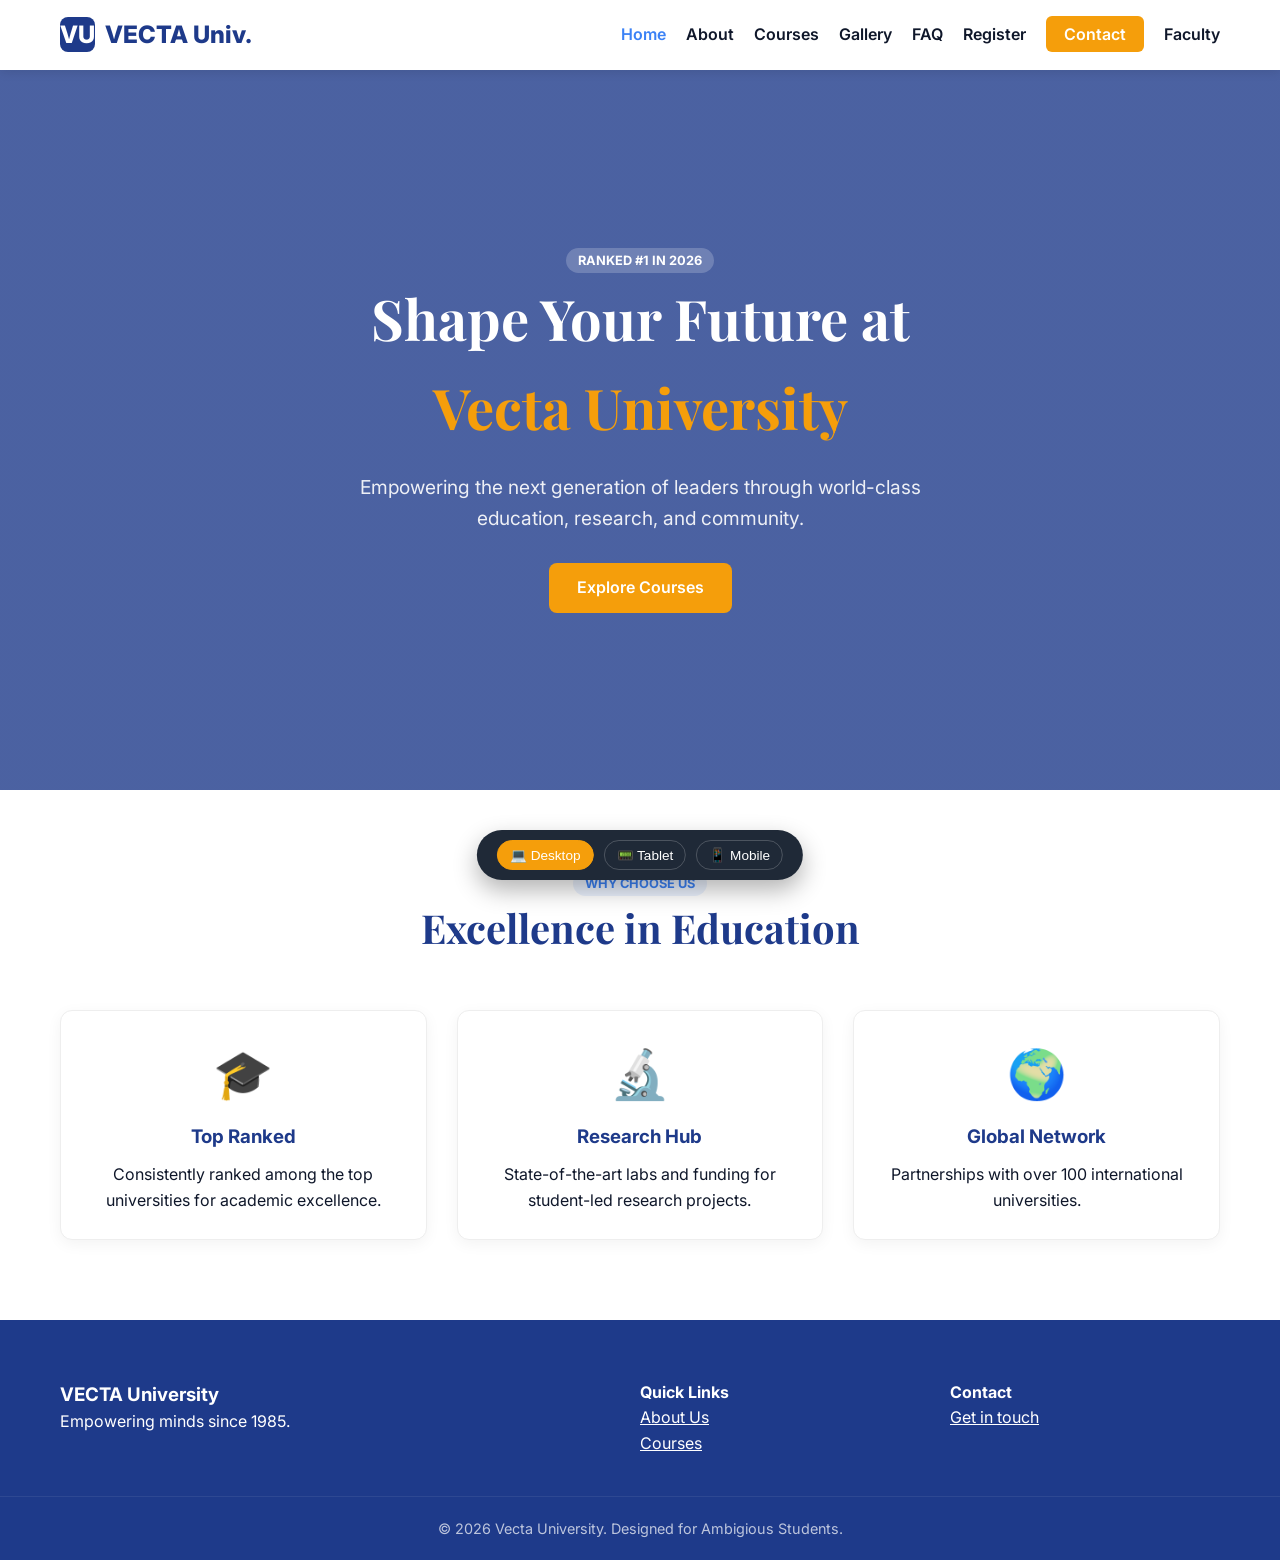
==== index.html @ 2b8969be "update v4" ====
<!DOCTYPE html>
<html lang="en">
<head>
    <meta charset="UTF-8">
    <meta name="viewport" content="width=device-width, initial-scale=1.0">
    <title>VECTA University | Home</title>
    <meta name="description" content="Welcome to Vecta University. Top-ranked educational institution offering world-class courses.">
    <meta name="keywords" content="university, education, home, innovation">
    <link rel="stylesheet" href="style.css">
    <link href="https://fonts.googleapis.com/css2?family=Inter:wght@400;600&family=Playfair+Display:wght@700&display=swap" rel="stylesheet">
</head>
<body>
    <!-- Navigation -->
    <nav class="navbar">
        <div class="container nav-container">
            <a href="index.html" class="logo">
                <div class="logo-icon">VU</div> VECTA Univ.
            </a>
            <button class="mobile-toggle">☰</button>
            <ul class="nav-links">
                <li><a href="index.html" class="active">Home</a></li>
                <li><a href="about.html">About</a></li>
                <li><a href="courses.html">Courses</a></li>
                <li><a href="gallery.html">Gallery</a></li>
                <li><a href="faq.html">FAQ</a></li>
                <li><a href="registration.html">Register</a></li>
                <li><a href="contact.html" class="btn-apply">Contact</a></li>
                <li><a href="faculty.html">Faculty</a></li>
            </ul>
        </div>
    </nav>

    <!-- Hero Section (from your first paste) -->
    <header class="hero">
        <div class="container">
            <span class="tag" style="background: rgba(255,255,255,0.2); color: white;">Ranked #1 in 2026</span>
            <h1>Shape Your Future at <br><span style="color: var(--accent);">Vecta University</span></h1>
            <p>Empowering the next generation of leaders through world-class education, research, and community.</p>
            <a href="courses.html" class="btn btn-primary">Explore Courses</a>
        </div>
    </header>

    <!-- Highlights -->
    <section>
        <div class="container">
            <div class="section-header">
                <span class="tag">Why Choose Us</span>
                <h2>Excellence in Education</h2>
            </div>
            <div class="grid-3">
                <div class="card card-body" style="text-align: center;">
                    <div style="font-size: 3rem; margin-bottom: 10px;">🎓</div>
                    <h3>Top Ranked</h3>
                    <p>Consistently ranked among the top universities for academic excellence.</p>
                </div>
                <div class="card card-body" style="text-align: center;">
                    <div style="font-size: 3rem; margin-bottom: 10px;">🔬</div>
                    <h3>Research Hub</h3>
                    <p>State-of-the-art labs and funding for student-led research projects.</p>
                </div>
                <div class="card card-body" style="text-align: center;">
                    <div style="font-size: 3rem; margin-bottom: 10px;">🌍</div>
                    <h3>Global Network</h3>
                    <p>Partnerships with over 100 international universities.</p>
                </div>
            </div>
        </div>
    </section>

    <!-- View Switcher -->
    <div class="view-switcher">
        <button class="view-btn active" data-mode="desktop">💻 Desktop</button>
        <button class="view-btn" data-mode="tablet">📟 Tablet</button>
        <button class="view-btn" data-mode="mobile">📱 Mobile</button>
    </div>

    <!-- Footer -->
    <footer>
        <div class="container footer-grid">
            <div>
                <h3>VECTA University</h3>
                <p>Empowering minds since 1985.</p>
            </div>
            <div>
                <h4>Quick Links</h4>
                <ul style="list-style: none;">
                    <li><a href="about.html" style="color: white;">About Us</a></li>
                    <li><a href="courses.html" style="color: white;">Courses</a></li>
                </ul>
            </div>
            <div>
                <h4>Contact</h4>
                <ul style="list-style: none;">
                    <li><a href="contact.html" style="color: white;">Get in touch</a></li>
                </ul>
            </div>
        </div>
        <div class="footer-bottom">&copy; 2026 Vecta University. Designed for Ambigious Students. </div>
    </footer>

    <script src="script.js"></script>
</body>
</html>
---- style.css ----
/* --- CSS Variables & Reset --- */
:root {
    --primary: #1e3a8a;
    --primary-light: #3b82f6;
    --accent: #f59e0b;
    --text-dark: #0f172a;
    --text-light: #64748b;
    --bg-light: #f8fafc;
    --white: #ffffff;
    --navbar-height: 70px;
}

* { margin: 0; padding: 0; box-sizing: border-box; }

html { scroll-behavior: smooth; }

body {
    font-family: 'Inter', sans-serif;
    color: var(--text-dark);
    line-height: 1.6;
    background-color: var(--white);
    transition: max-width 0.4s ease, margin 0.4s ease;
}

/* --- View Switcher (Assignment Feature) --- */
.view-switcher {
    position: fixed;
    bottom: 20px;
    left: 50%;
    transform: translateX(-50%);
    background: #1f2937;
    padding: 10px 20px;
    border-radius: 50px;
    display: flex;
    gap: 10px;
    z-index: 10000;
    box-shadow: 0 10px 25px rgba(0,0,0,0.3);
}

.view-btn {
    background: transparent;
    border: 1px solid rgba(255,255,255,0.2);
    color: white;
    padding: 6px 12px;
    border-radius: 20px;
    cursor: pointer;
    font-size: 0.85rem;
}

.view-btn.active { background: var(--accent); border-color: var(--accent); }

/* Logic to simulate mobile/tablet on desktop */
body.view-mobile {
    max-width: 375px;
    margin: 0 auto;
    border: 1px solid #ddd;
    box-shadow: 0 0 30px rgba(0,0,0,0.1);
}

body.view-tablet {
    max-width: 768px;
    margin: 0 auto;
    border: 1px solid #ddd;
    box-shadow: 0 0 30px rgba(0,0,0,0.1);
}

/* --- Navigation --- */
.navbar {
    position: sticky;
    top: 0;
    background: rgba(255,255,255,0.98);
    backdrop-filter: blur(10px);
    box-shadow: 0 2px 10px rgba(0,0,0,0.1);
    z-index: 1000;
}

.nav-container {
    max-width: 1200px;
    margin: 0 auto;
    padding: 0 20px;
    display: flex;
    justify-content: space-between;
    align-items: center;
    height: var(--navbar-height);
}

.logo {
    font-size: 1.5rem;
    font-weight: 800;
    color: var(--primary);
    text-decoration: none;
    display: flex;
    align-items: center;
    gap: 10px;
}

.logo-icon {
    width: 35px;
    height: 35px;
    background: var(--primary);
    color: white;
    border-radius: 8px;
    display: flex;
    align-items: center;
    justify-content: center;
}

.nav-links {
    display: flex;
    list-style: none;
    gap: 20px;
}

.nav-links a {
    text-decoration: none;
    color: var(--text-dark);
    font-weight: 600;
    transition: color 0.3s;
}

.nav-links a:hover,
.nav-links a.active {
    color: var(--primary-light);
}

.btn-apply {
    background: var(--accent);
    color: white !important;
    padding: 8px 18px;
    border-radius: 6px;
}

.btn-apply:hover { background: #d97706; }

.mobile-toggle {
    display: none;
    background: none;
    border: none;
    font-size: 1.5rem;
    cursor: pointer;
}

/* --- Layout Utilities --- */
.container {
    max-width: 1200px;
    margin: 0 auto;
    padding: 0 20px;
}

section { padding: 80px 0; }

.grid-2 {
    display: grid;
    grid-template-columns: 1fr 1fr;
    gap: 40px;
    align-items: center;
}

.grid-3 {
    display: grid;
    grid-template-columns: repeat(auto-fit, minmax(300px, 1fr));
    gap: 30px;
}

.section-header {
    text-align: center;
    margin-bottom: 50px;
}

.section-header h2 {
    font-size: 2.5rem;
    color: var(--primary);
    margin-bottom: 15px;
    font-family: 'Playfair Display', serif;
}

.tag {
    background: rgba(59, 130, 246, 0.1);
    color: var(--primary-light);
    padding: 5px 12px;
    border-radius: 20px;
    font-size: 0.8rem;
    font-weight: 700;
    text-transform: uppercase;
}

/* --- Hero Section --- */
.hero {
    background: linear-gradient(rgba(30, 58, 138, 0.8), rgba(30, 58, 138, 0.8)),
        url('https://image.qwenlm.ai/public_source/2171a6a2-128c-4b51-b02f-1a8349b920ad/1583a6f4c-fbdc-4392-a4cf-f70d948b3529.png') center/cover;
    color: white;
    padding: 120px 0;
    text-align: center;
    min-height: 80vh;
    display: flex;
    align-items: center;
}

.hero h1 {
    font-size: 3.5rem;
    margin-bottom: 20px;
    font-family: 'Playfair Display', serif;
}

.hero p {
    font-size: 1.2rem;
    max-width: 600px;
    margin: 0 auto 30px;
    opacity: 0.9;
}

.btn {
    display: inline-block;
    padding: 12px 28px;
    border-radius: 8px;
    font-weight: 600;
    text-decoration: none;
    transition: transform 0.2s;
}

.btn-primary { background: var(--accent); color: white; }

.btn-primary:hover { transform: translateY(-3px); }

/* --- Cards --- */
.card {
    background: white;
    border-radius: 12px;
    overflow: hidden;
    box-shadow: 0 4px 15px rgba(0,0,0,0.05);
    border: 1px solid #eee;
    transition: transform 0.3s;
}

.card:hover { transform: translateY(-5px); }

.card img {
    width: 100%;
    height: 200px;
    object-fit: cover;
}

.card-body { padding: 25px; }

.card h3 {
    color: var(--primary);
    margin-bottom: 10px;
}

/* --- Gallery --- */
.gallery-grid {
    display: grid;
    grid-template-columns: repeat(auto-fit, minmax(250px, 1fr));
    gap: 20px;
}

.gallery-item img {
    width: 100%;
    height: 250px;
    object-fit: cover;
    border-radius: 10px;
    transition: transform 0.3s;
}

.gallery-item:hover img { transform: scale(1.03); }

/* --- Forms --- */
.form-group { margin-bottom: 20px; }

.form-group label {
    display: block;
    margin-bottom: 8px;
    font-weight: 600;
}

.form-group input,
.form-group select,
.form-group textarea {
    width: 100%;
    padding: 12px;
    border: 1px solid #ddd;
    border-radius: 8px;
    font-family: inherit;
}

.form-submit {
    width: 100%;
    padding: 14px;
    background: var(--primary);
    color: white;
    border: none;
    border-radius: 8px;
    font-weight: 600;
    cursor: pointer;
}

.status-msg {
    margin-top: 15px;
    font-weight: 600;
    text-align: center;
}

/* --- FAQ --- */
.faq-item {
    background: white;
    border: 1px solid #eee;
    margin-bottom: 10px;
    border-radius: 8px;
    overflow: hidden;
}

.faq-question {
    padding: 15px 20px;
    cursor: pointer;
    font-weight: 600;
    display: flex;
    justify-content: space-between;
}

.faq-answer {
    max-height: 0;
    overflow: hidden;
    padding: 0 20px;
    transition: max-height 0.3s ease;
}

.faq-item.active .faq-answer {
    max-height: 200px;
    padding: 0 20px 15px;
}

/* --- Footer --- */
footer {
    background: var(--primary);
    color: white;
    padding: 60px 0 20px;
}

.footer-grid {
    display: grid;
    grid-template-columns: 2fr 1fr 1fr;
    gap: 40px;
    margin-bottom: 40px;
}

.footer-bottom {
    text-align: center;
    border-top: 1px solid rgba(255,255,255,0.1);
    padding-top: 20px;
    font-size: 0.9rem;
    opacity: 0.7;
}

/* --- Responsive --- */
/*@media (max-width: 768px) {
    .nav-links {
        position: fixed;
        top: var(--navbar-height);
        left: 0;
        right: 0;
        background: white;
        flex-direction: column;
        padding: 20px;
        box-shadow: 0 10px 10px rgba(0,0,0,0.1);
        transform: translateY(-150%);
        transition: transform 0.3s;
    }

    .nav-links.active { transform: translateY(0); }

    .mobile-toggle { display: block; }

    .grid-2 { grid-template-columns: 1fr; }

    .hero h1 { font-size: 2.2rem; }

    .view-switcher { display: none; } /* hide on real mobile */
/*}*/
@media (max-width: 768px) {
    .nav-links {
        position: fixed; top: var(--navbar-height); left: 0; right: 0; background: white;
        flex-direction: column; padding: 20px; box-shadow: 0 10px 10px rgba(0,0,0,0.1);
        transform: translateY(-150%); transition: transform 0.3s;
    }
    .nav-links.active { transform: translateY(0); }
    .mobile-toggle { display: block; }
    .grid-2 { grid-template-columns: 1fr; }
    .hero h1 { font-size: 2.2rem; }
    .view-switcher { display: none; } /* Hide switcher on actual mobile */
}
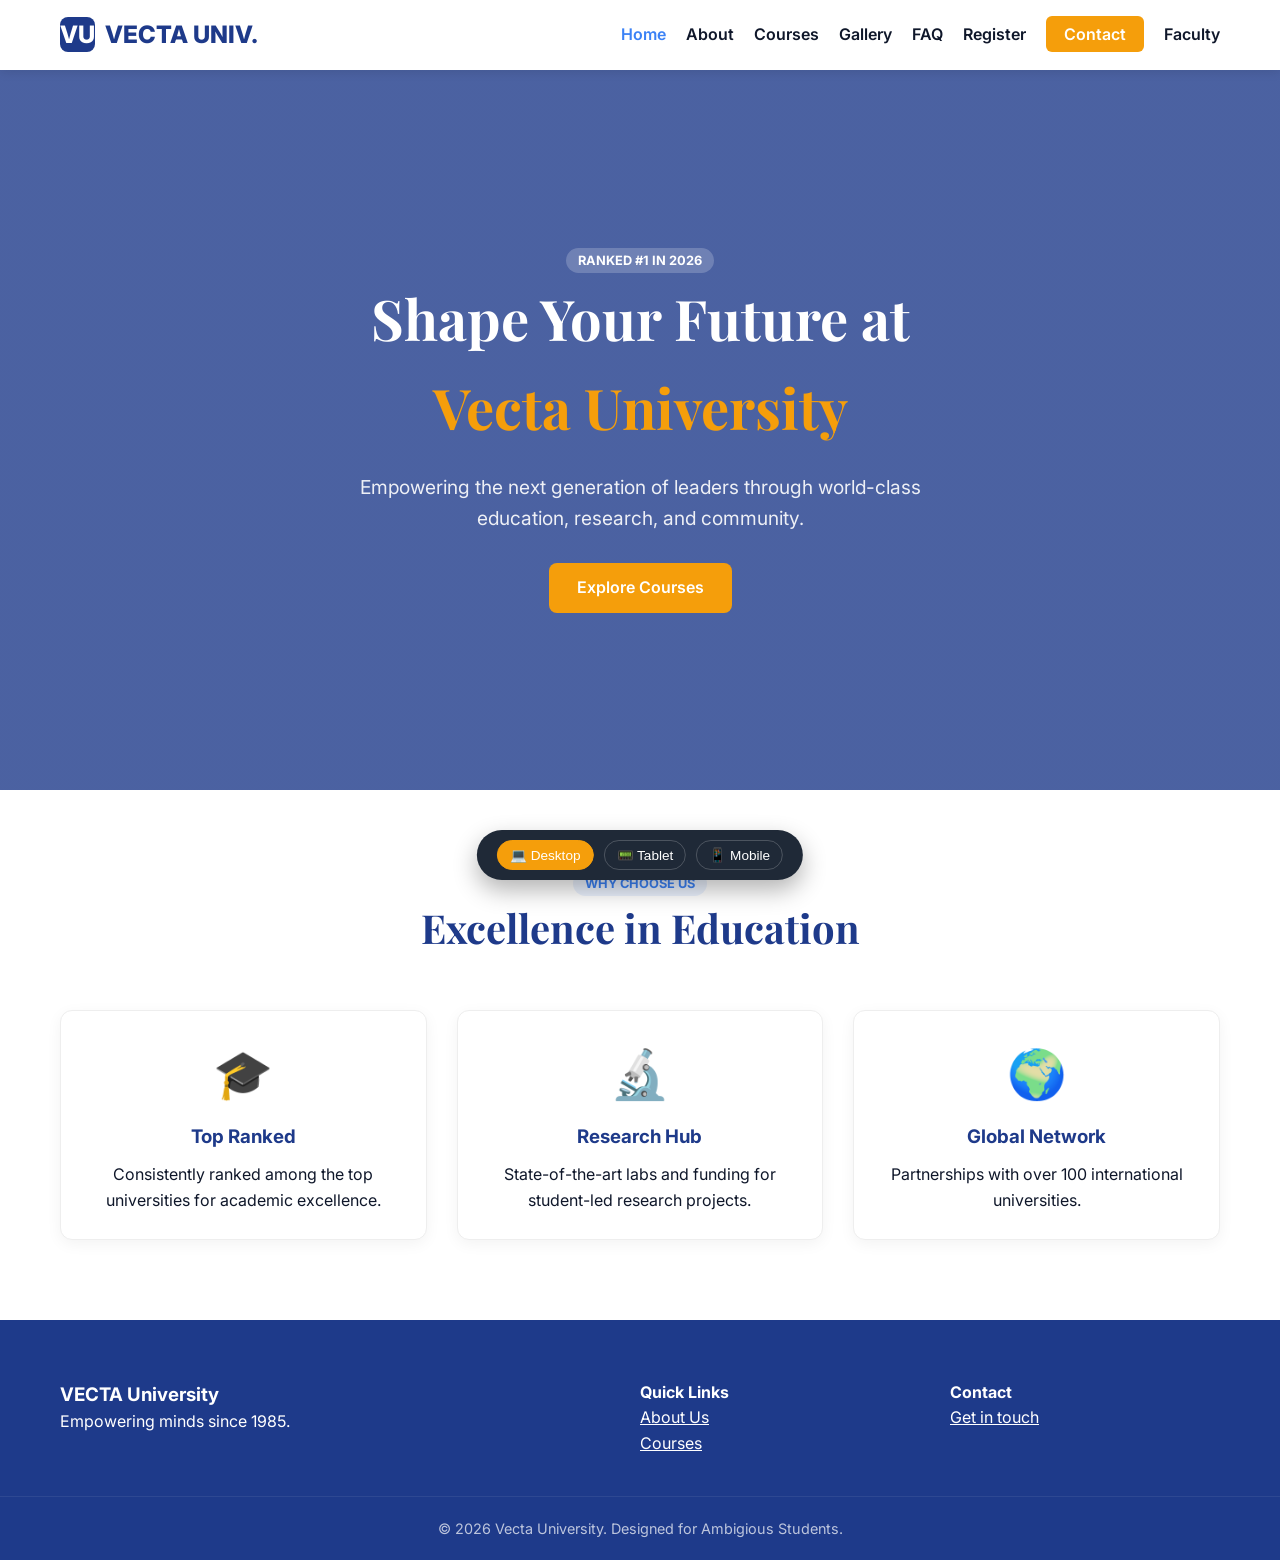
==== commit a8d23031: "update v4" ====
--- a/index.html
+++ b/index.html
@@ -14,7 +14,7 @@
     <nav class="navbar">
         <div class="container nav-container">
             <a href="index.html" class="logo">
-                <div class="logo-icon">VU</div> VECTA Univ.
+                <div class="logo-icon">VU</div> VECTA UNIV.
             </a>
             <button class="mobile-toggle">☰</button>
             <ul class="nav-links">
@@ -99,5 +99,20 @@
     </footer>
 
     <script src="script.js"></script>
+    <!--Start of Tawk.to Script-->
+  <script type="text/javascript">
+  var Tawk_API=Tawk_API||{}, Tawk_LoadStart=new Date();
+  (function(){
+    var s1=document.createElement("script"),
+        s0=document.getElementsByTagName("script")[0];
+    s1.async=true;
+    s1.src='https://embed.tawk.to/6a4a0c83b271bd1d477eb3ba/1jsok1p85';
+    s1.charset='UTF-8';
+    s1.setAttribute('crossorigin','*');
+    s0.parentNode.insertBefore(s1,s0);
+  })();
+  </script>
+  <!--End of Tawk.to Script-->
+
 </body>
 </html>
